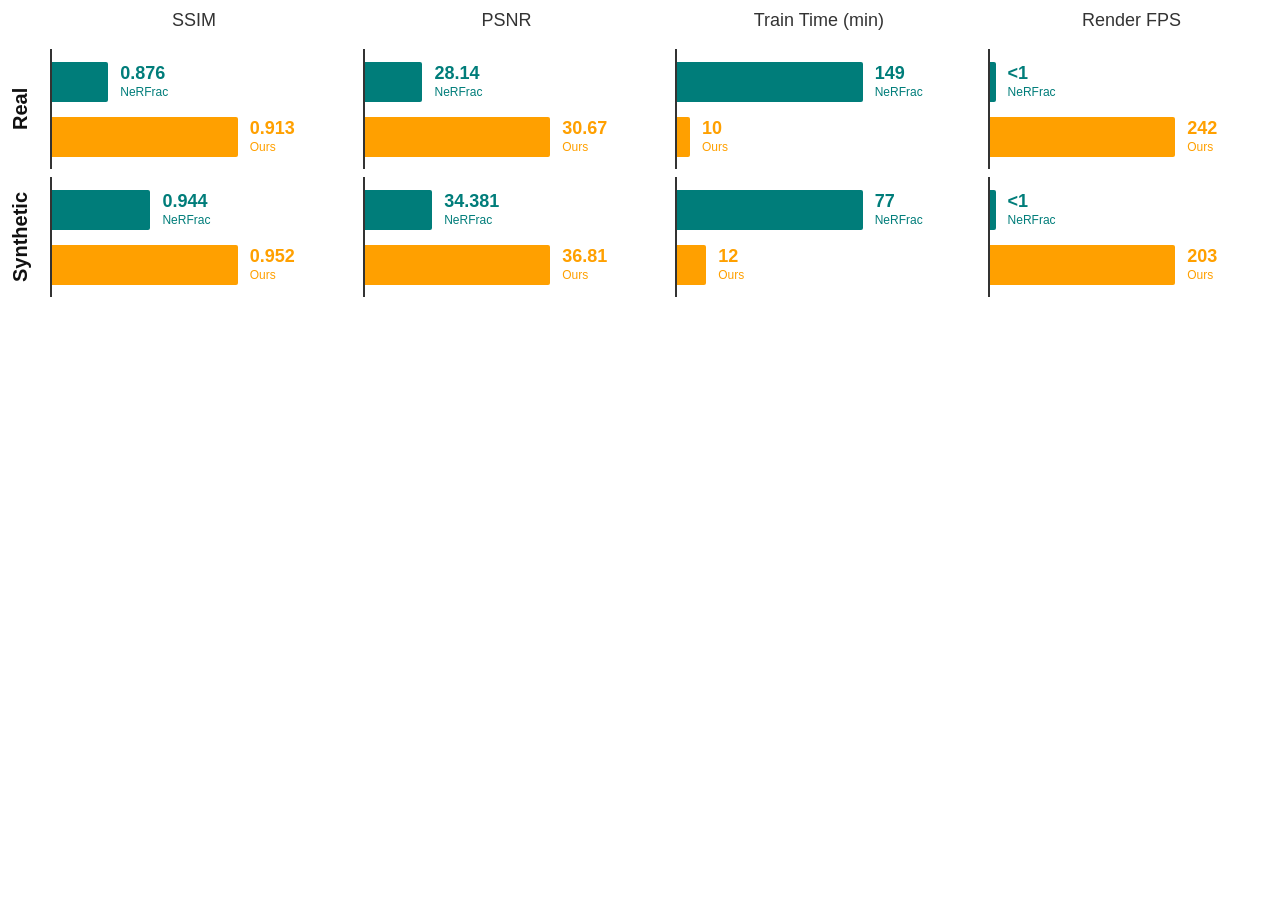
==== static/charts/metrics.html @ bb53936c "update" ====
<!DOCTYPE html>
<html lang="zh-CN">
<head>
    <meta charset="UTF-8">
    <meta name="viewport" content="width=device-width, initial-scale=1.0">
    <title>Metrics Chart (Tighter Row Header Spacing)</title>
    <style>
        body {
            font-family: -apple-system, BlinkMacSystemFont, "Segoe UI", Roboto, Helvetica, Arial, sans-serif;
            background-color: transparent; 
            color: #333333;
            margin: 0;
            padding: 10px 5px; 
            display: flex;
            justify-content: center;
        }

        .chart-container {
            display: grid;
            width: 100%; 
            max-width: 1400px; 
            /* 保持左侧列宽和整体比例 */
            grid-template-columns: 20px repeat(4, minmax(0, 1fr));
            gap: 8px 2%; 
            align-items: center;
        }

        .col-header {
            text-align: center;
            font-size: 18px; 
            font-weight: 500;
            /* 恢复列标题原来的间距 */
            margin-bottom: 10px; 
        }

        .row-header {
            writing-mode: vertical-rl;
            transform: rotate(180deg);
            text-align: center;
            font-size: 20px; 
            font-weight: 600;
            display: flex;
            align-items: center;
            justify-content: center;
            height: 100%;
            color: #111;
            /* 关键修改：单独把行标题向右（向表格方向）推 15px */
            position: relative;
            left: 5px; 
        }

        .cell {
            display: flex;
            flex-direction: column;
            gap: 15px;
            border-left: 2px solid #333333;
            padding: 5px 0; 
            height: 110px; 
            justify-content: center;
        }

        .bar-group {
            display: flex;
            align-items: center;
            position: relative;
            height: 40px;
            width: 100%;
        }

        .bar {
            height: 100%;
            border-radius: 0 2px 2px 0;
        }
        .bar.nerfrac { background-color: #007D7A; }
        .bar.ours { background-color: #FFA000; }

        .bar-text {
            position: absolute;
            left: 0; 
            display: flex;
            flex-direction: column;
            justify-content: center;
            line-height: 1.1;
            padding-left: 12px;
            white-space: nowrap;
        }
        
        .val {
            font-size: 18px; 
            font-weight: bold;
        }
        .method {
            font-size: 12px; 
            margin-top: 2px;
        }

        .text-nerfrac { color: #007D7A; }
        .text-ours { color: #FFA000; }
    </style>
</head>
<body>

<div class="chart-container">
    <div></div> <div class="col-header">SSIM</div>
    <div class="col-header">PSNR</div>
    <div class="col-header">Train Time (min)</div>
    <div class="col-header">Render FPS</div>

    <div class="row-header">Real</div>
    
    <div class="cell">
        <div class="bar-group">
            <div class="bar nerfrac" style="width: 19.6%;"></div>
            <div class="bar-text text-nerfrac" style="left: 19.6%;">
                <span class="val">0.876</span><span class="method">NeRFrac</span>
            </div>
        </div>
        <div class="bar-group">
            <div class="bar ours" style="width: 65.0%;"></div>
            <div class="bar-text text-ours" style="left: 65.0%;">
                <span class="val">0.913</span><span class="method">Ours</span>
            </div>
        </div>
    </div>

    <div class="cell">
        <div class="bar-group">
            <div class="bar nerfrac" style="width: 20.2%;"></div>
            <div class="bar-text text-nerfrac" style="left: 20.2%;">
                <span class="val">28.14</span><span class="method">NeRFrac</span>
            </div>
        </div>
        <div class="bar-group">
            <div class="bar ours" style="width: 65.0%;"></div>
            <div class="bar-text text-ours" style="left: 65.0%;">
                <span class="val">30.67</span><span class="method">Ours</span>
            </div>
        </div>
    </div>

    <div class="cell">
        <div class="bar-group">
            <div class="bar nerfrac" style="width: 65.0%;"></div>
            <div class="bar-text text-nerfrac" style="left: 65.0%;">
                <span class="val">149</span><span class="method">NeRFrac</span>
            </div>
        </div>
        <div class="bar-group">
            <div class="bar ours" style="width: 4.4%;"></div>
            <div class="bar-text text-ours" style="left: 4.4%;">
                <span class="val">10</span><span class="method">Ours</span>
            </div>
        </div>
    </div>

    <div class="cell">
        <div class="bar-group">
            <div class="bar nerfrac" style="width: 2.0%;"></div>
            <div class="bar-text text-nerfrac" style="left: 2.0%;">
                <span class="val">&lt;1</span><span class="method">NeRFrac</span>
            </div>
        </div>
        <div class="bar-group">
            <div class="bar ours" style="width: 65.0%;"></div>
            <div class="bar-text text-ours" style="left: 65.0%;">
                <span class="val">242</span><span class="method">Ours</span>
            </div>
        </div>
    </div>


    <div class="row-header">Synthetic</div>

    <div class="cell">
        <div class="bar-group">
            <div class="bar nerfrac" style="width: 34.4%;"></div>
            <div class="bar-text text-nerfrac" style="left: 34.4%;">
                <span class="val">0.944</span><span class="method">NeRFrac</span>
            </div>
        </div>
        <div class="bar-group">
            <div class="bar ours" style="width: 65.0%;"></div>
            <div class="bar-text text-ours" style="left: 65.0%;">
                <span class="val">0.952</span><span class="method">Ours</span>
            </div>
        </div>
    </div>

    <div class="cell">
        <div class="bar-group">
            <div class="bar nerfrac" style="width: 23.6%;"></div>
            <div class="bar-text text-nerfrac" style="left: 23.6%;">
                <span class="val">34.381</span><span class="method">NeRFrac</span>
            </div>
        </div>
        <div class="bar-group">
            <div class="bar ours" style="width: 65.0%;"></div>
            <div class="bar-text text-ours" style="left: 65.0%;">
                <span class="val">36.81</span><span class="method">Ours</span>
            </div>
        </div>
    </div>

    <div class="cell">
        <div class="bar-group">
            <div class="bar nerfrac" style="width: 65.0%;"></div>
            <div class="bar-text text-nerfrac" style="left: 65.0%;">
                <span class="val">77</span><span class="method">NeRFrac</span>
            </div>
        </div>
        <div class="bar-group">
            <div class="bar ours" style="width: 10.1%;"></div>
            <div class="bar-text text-ours" style="left: 10.1%;">
                <span class="val">12</span><span class="method">Ours</span>
            </div>
        </div>
    </div>

    <div class="cell">
        <div class="bar-group">
            <div class="bar nerfrac" style="width: 2.0%;"></div>
            <div class="bar-text text-nerfrac" style="left: 2.0%;">
                <span class="val">&lt;1</span><span class="method">NeRFrac</span>
            </div>
        </div>
        <div class="bar-group">
            <div class="bar ours" style="width: 65.0%;"></div>
            <div class="bar-text text-ours" style="left: 65.0%;">
                <span class="val">203</span><span class="method">Ours</span>
            </div>
        </div>
    </div>

</div>

</body>
</html>
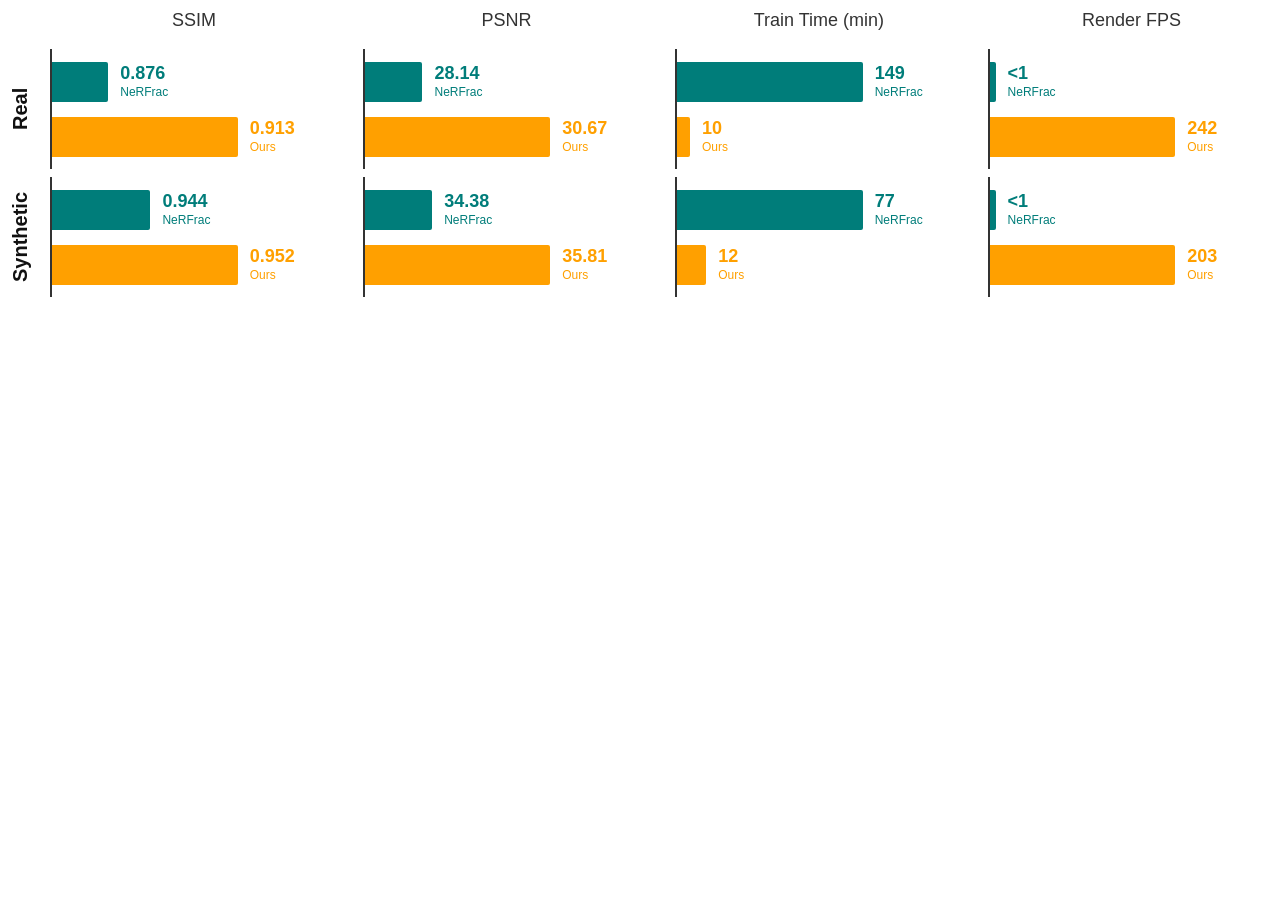
==== commit d1f98bc9: "update" ====
--- a/static/charts/metrics.html
+++ b/static/charts/metrics.html
@@ -190,13 +190,13 @@
         <div class="bar-group">
             <div class="bar nerfrac" style="width: 23.6%;"></div>
             <div class="bar-text text-nerfrac" style="left: 23.6%;">
-                <span class="val">34.381</span><span class="method">NeRFrac</span>
-            </div>
-        </div>
-        <div class="bar-group">
-            <div class="bar ours" style="width: 65.0%;"></div>
-            <div class="bar-text text-ours" style="left: 65.0%;">
-                <span class="val">36.81</span><span class="method">Ours</span>
+                <span class="val">34.38</span><span class="method">NeRFrac</span>
+            </div>
+        </div>
+        <div class="bar-group">
+            <div class="bar ours" style="width: 65.0%;"></div>
+            <div class="bar-text text-ours" style="left: 65.0%;">
+                <span class="val">35.81</span><span class="method">Ours</span>
             </div>
         </div>
     </div>
